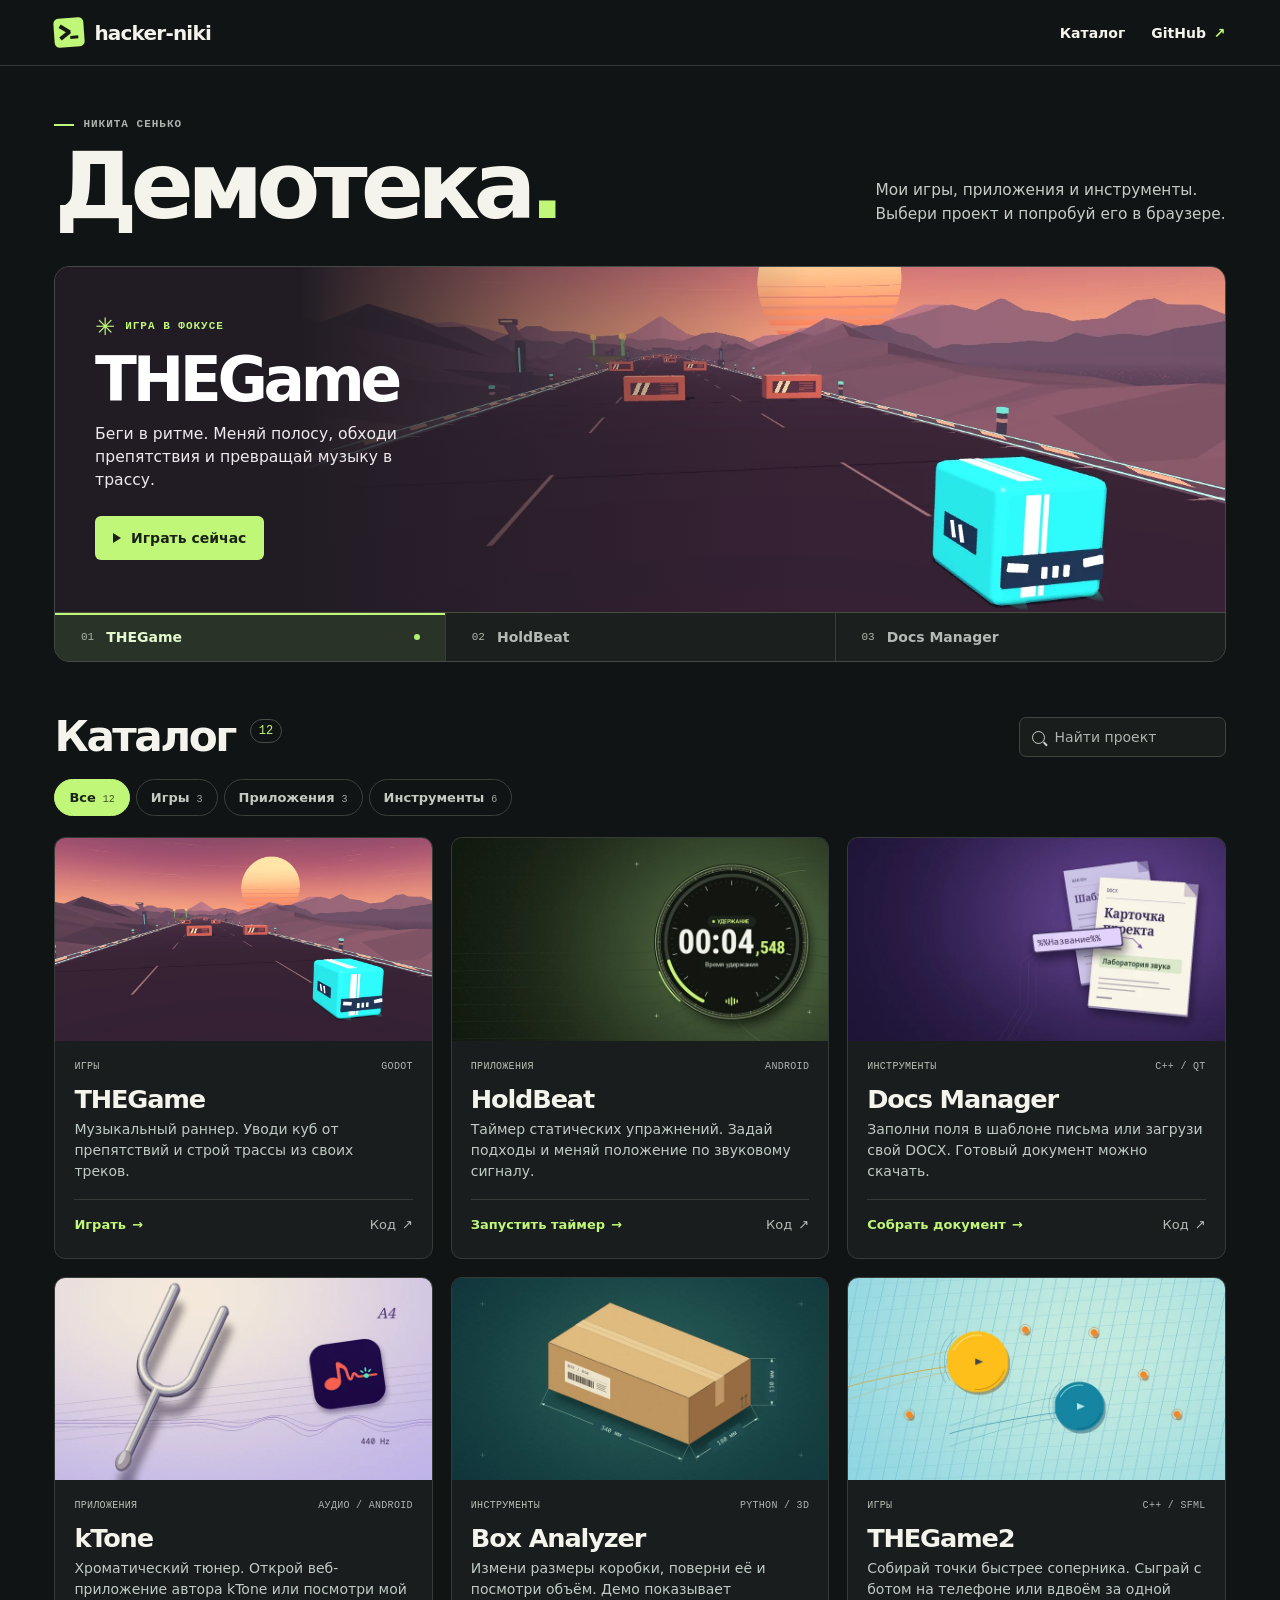
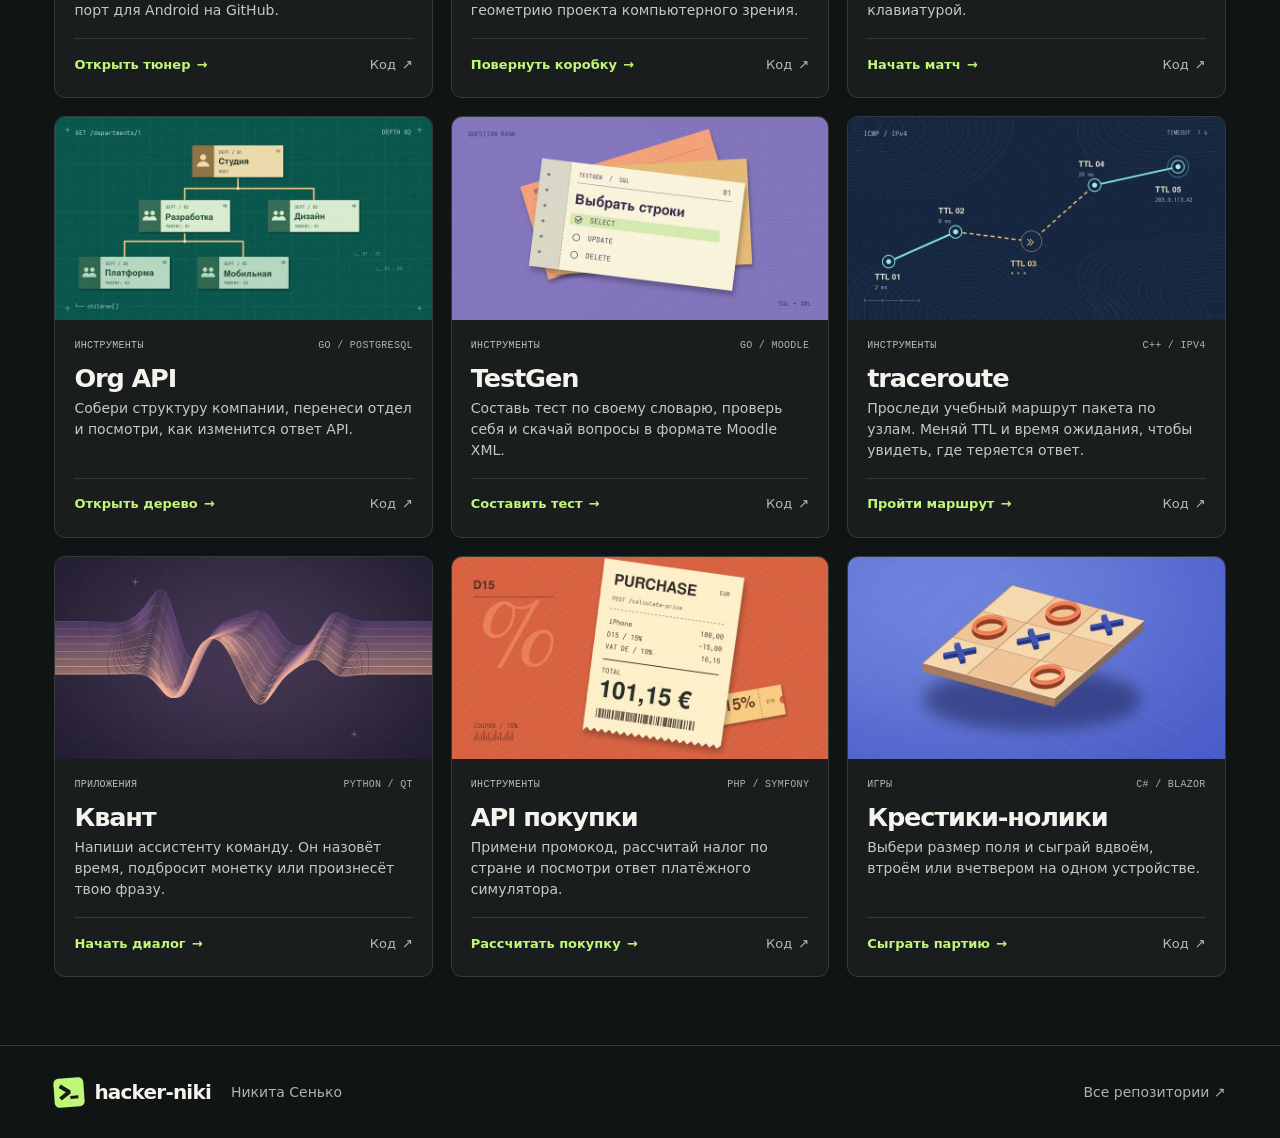
==== demos/index.html @ dce943bd "Publish a mobile-friendly gallery of twelve playable project demos" ====
<!doctype html>
<html lang="ru">
  <head>
    <meta charset="utf-8" />
    <meta name="viewport" content="width=device-width, initial-scale=1" />
    <meta name="theme-color" content="#111414" />
    <meta
      name="description"
      content="Игры, приложения и инструменты Никиты Сенько. 12 проектов с демо, которые можно запустить в браузере."
    />
    <meta property="og:title" content="Демотека · hacker-niki" />
    <meta property="og:description" content="12 игр, приложений и инструментов с демо в браузере." />
    <meta property="og:type" content="website" />
    <meta property="og:image" content="https://hacker-niki.github.io/demos/media/thegame.webp" />
    <link rel="canonical" href="https://hacker-niki.github.io/demos/" />
    <link rel="icon" href="media/icon.png" />
    <title>Демотека · Никита Сенько</title>
    <link rel="stylesheet" href="site.css" />
    <script src="catalog.js" defer></script>
  </head>
  <body id="top">
    <a class="skip" href="#catalog">Перейти к каталогу</a>
    <header class="topbar">
      <div class="container top-inner">
        <a class="brand" href="#top" aria-label="hacker-niki, начало страницы"
          ><span class="brand-mark" aria-hidden="true"><i></i><i></i><i></i></span><span>hacker-niki</span></a
        >
        <nav aria-label="Основная навигация">
          <a href="#catalog">Каталог</a
          ><a class="github" href="https://github.com/hacker-niki"
            >GitHub <span aria-hidden="true">↗</span></a
          >
        </nav>
      </div>
    </header>
    <main class="container">
      <div class="intro">
        <div>
          <p class="overline"><span aria-hidden="true"></span> Никита Сенько</p>
          <h1>Демотека<span>.</span></h1>
        </div>
        <p class="intro-copy">
          Мои игры, приложения и инструменты.<br />
          Выбери проект и попробуй его в браузере.
        </p>
      </div>
      <section class="feature" aria-label="Избранные проекты">
        <div class="feature-stage">
          <article
            id="featured-thegame"
            class="feature-panel feature-thegame"
            aria-labelledby="title-thegame"
          >
            <div class="feature-art"><img src="media/thegame.webp" alt="" fetchpriority="high" /></div>
            <div class="feature-content">
              <p class="feature-kicker"><span aria-hidden="true">✳</span> Игра в фокусе</p>
              <h2 id="title-thegame">THEGame</h2>
              <p class="feature-copy">
                Беги в ритме. Меняй полосу, обходи препятствия и превращай музыку в трассу.
              </p>
              <a class="primary-action" href="https://hacker-niki.github.io/THEGame/play/"
                ><span class="play" aria-hidden="true"></span>Играть сейчас</a
              >
            </div>
          </article>
          <article
            id="featured-holdbeat"
            class="feature-panel feature-holdbeat"
            aria-labelledby="title-holdbeat"
            hidden
          >
            <div class="feature-art"><img src="media/holdbeat.webp" alt="" loading="lazy" /></div>
            <div class="feature-content">
              <p class="feature-kicker"><span aria-hidden="true">✳</span> Приложение в фокусе</p>
              <h2 id="title-holdbeat">HoldBeat</h2>
              <p class="feature-copy">
                Выбери упражнение и запусти подход. Звук подскажет, когда сделать паузу.
              </p>
              <a class="primary-action" href="lab/holdbeat.html"
                ><span class="play" aria-hidden="true"></span>Запустить таймер</a
              >
            </div>
          </article>
          <article
            id="featured-docsmanager"
            class="feature-panel feature-docsmanager"
            aria-labelledby="title-docsmanager"
            hidden
          >
            <div class="feature-art"><img src="media/docsmanager.webp" alt="" loading="lazy" /></div>
            <div class="feature-content">
              <p class="feature-kicker"><span aria-hidden="true">✳</span> Инструмент в фокусе</p>
              <h2 id="title-docsmanager">Docs Manager</h2>
              <p class="feature-copy">
                Преврати один шаблон в готовое письмо. Измени поля и скачай результат в DOCX.
              </p>
              <a class="primary-action" href="lab/docsmanager.html"
                ><span class="play" aria-hidden="true"></span>Собрать документ</a
              >
            </div>
          </article>
        </div>
        <div class="feature-tabs" aria-label="Выбор проекта" role="group" hidden>
          <button type="button" aria-controls="featured-thegame" aria-pressed="true" data-feature="thegame">
            <span class="tab-number">01</span><span>THEGame</span
            ><span class="tab-indicator" aria-hidden="true"></span></button
          ><button
            type="button"
            aria-controls="featured-holdbeat"
            aria-pressed="false"
            data-feature="holdbeat"
          >
            <span class="tab-number">02</span><span>HoldBeat</span
            ><span class="tab-indicator" aria-hidden="true"></span></button
          ><button
            type="button"
            aria-controls="featured-docsmanager"
            aria-pressed="false"
            data-feature="docsmanager"
          >
            <span class="tab-number">03</span><span>Docs Manager</span
            ><span class="tab-indicator" aria-hidden="true"></span>
          </button>
        </div>
      </section>
      <section class="catalog" id="catalog" aria-labelledby="catalog-title">
        <div class="catalog-head">
          <h2 id="catalog-title">Каталог <span>12</span></h2>
          <label class="search" hidden
            ><span class="glass" aria-hidden="true"></span
            ><input
              id="search"
              type="search"
              aria-label="Найти проект"
              placeholder="Найти проект"
              autocomplete="off"
          /></label>
        </div>
        <div class="tools" hidden>
          <div class="filters" role="group" aria-label="Категория проекта">
            <button type="button" data-filter="Все" aria-pressed="true">Все<small>12</small></button
            ><button type="button" data-filter="Игры" aria-pressed="false">Игры<small>3</small></button
            ><button type="button" data-filter="Приложения" aria-pressed="false">
              Приложения<small>3</small></button
            ><button type="button" data-filter="Инструменты" aria-pressed="false">
              Инструменты<small>6</small>
            </button>
          </div>
          <span id="status" role="status" class="sr"></span>
        </div>
        <div class="cards">
          <article class="card" data-category="Игры">
            <a
              href="https://hacker-niki.github.io/THEGame/play/"
              class="card-cover"
              tabindex="-1"
              aria-hidden="true"
              ><img src="media/thegame.webp" alt="" width="800" height="430" loading="lazy" decoding="async"
            /></a>
            <div class="card-body">
              <div class="card-meta"><span>Игры</span><span>Godot</span></div>
              <h3><a href="https://hacker-niki.github.io/THEGame/play/">THEGame</a></h3>
              <p>Музыкальный раннер. Уводи куб от препятствий и строй трассы из своих треков.</p>
              <div class="card-actions">
                <a href="https://hacker-niki.github.io/THEGame/play/" class="launch"
                  >Играть <span aria-hidden="true">→</span></a
                ><a
                  href="https://github.com/hacker-niki/THEGame"
                  class="source"
                  aria-label="Исходники проекта THEGame на GitHub"
                  >Код <span aria-hidden="true">↗</span></a
                >
              </div>
            </div>
          </article>
          <article class="card" data-category="Приложения">
            <a href="lab/holdbeat.html" class="card-cover" tabindex="-1" aria-hidden="true"
              ><img src="media/holdbeat.webp" alt="" width="800" height="430" loading="lazy" decoding="async"
            /></a>
            <div class="card-body">
              <div class="card-meta"><span>Приложения</span><span>Android</span></div>
              <h3><a href="lab/holdbeat.html">HoldBeat</a></h3>
              <p>Таймер статических упражнений. Задай подходы и меняй положение по звуковому сигналу.</p>
              <div class="card-actions">
                <a href="lab/holdbeat.html" class="launch"
                  >Запустить таймер <span aria-hidden="true">→</span></a
                ><a
                  href="https://github.com/hacker-niki/HoldBeat"
                  class="source"
                  aria-label="Исходники проекта HoldBeat на GitHub"
                  >Код <span aria-hidden="true">↗</span></a
                >
              </div>
            </div>
          </article>
          <article class="card" data-category="Инструменты">
            <a href="lab/docsmanager.html" class="card-cover" tabindex="-1" aria-hidden="true"
              ><img
                src="media/docsmanager.webp"
                alt=""
                width="800"
                height="430"
                loading="lazy"
                decoding="async"
            /></a>
            <div class="card-body">
              <div class="card-meta"><span>Инструменты</span><span>C++ / Qt</span></div>
              <h3><a href="lab/docsmanager.html">Docs Manager</a></h3>
              <p>Заполни поля в шаблоне письма или загрузи свой DOCX. Готовый документ можно скачать.</p>
              <div class="card-actions">
                <a href="lab/docsmanager.html" class="launch"
                  >Собрать документ <span aria-hidden="true">→</span></a
                ><a
                  href="https://github.com/hacker-niki/docsManager"
                  class="source"
                  aria-label="Исходники проекта Docs Manager на GitHub"
                  >Код <span aria-hidden="true">↗</span></a
                >
              </div>
            </div>
          </article>
          <article class="card" data-category="Приложения">
            <a href="https://ktone.severnbli.dev/" class="card-cover" tabindex="-1" aria-hidden="true"
              ><img src="media/ktone.webp" alt="" width="800" height="430" loading="lazy" decoding="async"
            /></a>
            <div class="card-body">
              <div class="card-meta"><span>Приложения</span><span>Аудио / Android</span></div>
              <h3><a href="https://ktone.severnbli.dev/">kTone</a></h3>
              <p>
                Хроматический тюнер. Открой веб-приложение автора kTone или посмотри мой порт для Android на
                GitHub.
              </p>
              <div class="card-actions">
                <a href="https://ktone.severnbli.dev/" class="launch"
                  >Открыть тюнер <span aria-hidden="true">→</span></a
                ><a
                  href="https://github.com/hacker-niki/kTone"
                  class="source"
                  aria-label="Исходники проекта kTone на GitHub"
                  >Код <span aria-hidden="true">↗</span></a
                >
              </div>
            </div>
          </article>
          <article class="card" data-category="Инструменты">
            <a href="lab/box-analyze.html" class="card-cover" tabindex="-1" aria-hidden="true"
              ><img src="media/box.webp" alt="" width="800" height="430" loading="lazy" decoding="async"
            /></a>
            <div class="card-body">
              <div class="card-meta"><span>Инструменты</span><span>Python / 3D</span></div>
              <h3><a href="lab/box-analyze.html">Box Analyzer</a></h3>
              <p>
                Измени размеры коробки, поверни её и посмотри объём. Демо показывает геометрию проекта
                компьютерного зрения.
              </p>
              <div class="card-actions">
                <a href="lab/box-analyze.html" class="launch"
                  >Повернуть коробку <span aria-hidden="true">→</span></a
                ><a
                  href="https://github.com/hacker-niki/box-analize"
                  class="source"
                  aria-label="Исходники проекта Box Analyzer на GitHub"
                  >Код <span aria-hidden="true">↗</span></a
                >
              </div>
            </div>
          </article>
          <article class="card" data-category="Игры">
            <a href="lab/dot-race.html" class="card-cover" tabindex="-1" aria-hidden="true"
              ><img src="media/dot-race.webp" alt="" width="800" height="430" loading="lazy" decoding="async"
            /></a>
            <div class="card-body">
              <div class="card-meta"><span>Игры</span><span>C++ / SFML</span></div>
              <h3><a href="lab/dot-race.html">THEGame2</a></h3>
              <p>
                Собирай точки быстрее соперника. Сыграй с ботом на телефоне или вдвоём за одной клавиатурой.
              </p>
              <div class="card-actions">
                <a href="lab/dot-race.html" class="launch">Начать матч <span aria-hidden="true">→</span></a
                ><a
                  href="https://github.com/hacker-niki/THEGame2"
                  class="source"
                  aria-label="Исходники проекта THEGame2 на GitHub"
                  >Код <span aria-hidden="true">↗</span></a
                >
              </div>
            </div>
          </article>
          <article class="card" data-category="Инструменты">
            <a href="lab/org.html" class="card-cover" tabindex="-1" aria-hidden="true"
              ><img src="media/org.webp" alt="" width="800" height="430" loading="lazy" decoding="async"
            /></a>
            <div class="card-body">
              <div class="card-meta"><span>Инструменты</span><span>Go / PostgreSQL</span></div>
              <h3><a href="lab/org.html">Org API</a></h3>
              <p>Собери структуру компании, перенеси отдел и посмотри, как изменится ответ API.</p>
              <div class="card-actions">
                <a href="lab/org.html" class="launch">Открыть дерево <span aria-hidden="true">→</span></a
                ><a
                  href="https://github.com/hacker-niki/go-test"
                  class="source"
                  aria-label="Исходники проекта Org API на GitHub"
                  >Код <span aria-hidden="true">↗</span></a
                >
              </div>
            </div>
          </article>
          <article class="card" data-category="Инструменты">
            <a href="lab/testgen.html" class="card-cover" tabindex="-1" aria-hidden="true"
              ><img src="media/testgen.webp" alt="" width="800" height="430" loading="lazy" decoding="async"
            /></a>
            <div class="card-body">
              <div class="card-meta"><span>Инструменты</span><span>Go / Moodle</span></div>
              <h3><a href="lab/testgen.html">TestGen</a></h3>
              <p>Составь тест по своему словарю, проверь себя и скачай вопросы в формате Moodle XML.</p>
              <div class="card-actions">
                <a href="lab/testgen.html" class="launch">Составить тест <span aria-hidden="true">→</span></a
                ><a
                  href="https://github.com/hacker-niki/testgen"
                  class="source"
                  aria-label="Исходники проекта TestGen на GitHub"
                  >Код <span aria-hidden="true">↗</span></a
                >
              </div>
            </div>
          </article>
          <article class="card" data-category="Инструменты">
            <a href="lab/trace.html" class="card-cover" tabindex="-1" aria-hidden="true"
              ><img src="media/trace.webp" alt="" width="800" height="430" loading="lazy" decoding="async"
            /></a>
            <div class="card-body">
              <div class="card-meta"><span>Инструменты</span><span>C++ / IPv4</span></div>
              <h3><a href="lab/trace.html">traceroute</a></h3>
              <p>
                Проследи учебный маршрут пакета по узлам. Меняй TTL и время ожидания, чтобы увидеть, где
                теряется ответ.
              </p>
              <div class="card-actions">
                <a href="lab/trace.html" class="launch">Пройти маршрут <span aria-hidden="true">→</span></a
                ><a
                  href="https://github.com/hacker-niki/traceroute"
                  class="source"
                  aria-label="Исходники проекта traceroute на GitHub"
                  >Код <span aria-hidden="true">↗</span></a
                >
              </div>
            </div>
          </article>
          <article class="card" data-category="Приложения">
            <a href="lab/quant.html" class="card-cover" tabindex="-1" aria-hidden="true"
              ><img src="media/quant.webp" alt="" width="800" height="430" loading="lazy" decoding="async"
            /></a>
            <div class="card-body">
              <div class="card-meta"><span>Приложения</span><span>Python / Qt</span></div>
              <h3><a href="lab/quant.html">Квант</a></h3>
              <p>Напиши ассистенту команду. Он назовёт время, подбросит монетку или произнесёт твою фразу.</p>
              <div class="card-actions">
                <a href="lab/quant.html" class="launch">Начать диалог <span aria-hidden="true">→</span></a
                ><a
                  href="https://github.com/hacker-niki/assistant"
                  class="source"
                  aria-label="Исходники проекта Квант на GitHub"
                  >Код <span aria-hidden="true">↗</span></a
                >
              </div>
            </div>
          </article>
          <article class="card" data-category="Инструменты">
            <a href="lab/purchase.html" class="card-cover" tabindex="-1" aria-hidden="true"
              ><img src="media/purchase.webp" alt="" width="800" height="430" loading="lazy" decoding="async"
            /></a>
            <div class="card-body">
              <div class="card-meta"><span>Инструменты</span><span>PHP / Symfony</span></div>
              <h3><a href="lab/purchase.html">API покупки</a></h3>
              <p>Примени промокод, рассчитай налог по стране и посмотри ответ платёжного симулятора.</p>
              <div class="card-actions">
                <a href="lab/purchase.html" class="launch"
                  >Рассчитать покупку <span aria-hidden="true">→</span></a
                ><a
                  href="https://github.com/hacker-niki/Symfony-backend-test"
                  class="source"
                  aria-label="Исходники проекта API покупки на GitHub"
                  >Код <span aria-hidden="true">↗</span></a
                >
              </div>
            </div>
          </article>
          <article class="card" data-category="Игры">
            <a href="lab/grid.html" class="card-cover" tabindex="-1" aria-hidden="true"
              ><img src="media/grid.webp" alt="" width="800" height="430" loading="lazy" decoding="async"
            /></a>
            <div class="card-body">
              <div class="card-meta"><span>Игры</span><span>C# / Blazor</span></div>
              <h3><a href="lab/grid.html">Крестики-нолики</a></h3>
              <p>Выбери размер поля и сыграй вдвоём, втроём или вчетвером на одном устройстве.</p>
              <div class="card-actions">
                <a href="lab/grid.html" class="launch">Сыграть партию <span aria-hidden="true">→</span></a
                ><a
                  href="https://github.com/hacker-niki/game"
                  class="source"
                  aria-label="Исходники проекта Крестики-нолики на GitHub"
                  >Код <span aria-hidden="true">↗</span></a
                >
              </div>
            </div>
          </article>
        </div>
        <div id="empty" class="empty" hidden>
          <h3>Ничего не нашлось</h3>
          <p>Попробуй другое название или категорию.</p>
          <button type="button" id="clear">Сбросить фильтры</button>
        </div>
      </section>
    </main>
    <footer>
      <div class="container foot">
        <a class="brand" href="#top"
          ><span class="brand-mark" aria-hidden="true"><i></i><i></i><i></i></span><span>hacker-niki</span></a
        ><span>Никита Сенько</span
        ><a href="https://github.com/hacker-niki?tab=repositories">Все репозитории ↗</a>
      </div>
    </footer>
  </body>
</html>
---- demos/site.css ----
:root {
  color-scheme: dark;
  --bg: #111414;
  --panel: #191d1d;
  --text: #f4f4ed;
  --muted: #acb4ae;
  --line: #343936;
  --lime: #c0f778;
  --mono: ui-monospace, 'SFMono-Regular', Consolas, 'Liberation Mono', monospace;
  font-family:
    Inter,
    system-ui,
    -apple-system,
    'Segoe UI',
    sans-serif;
  color: var(--text);
  background: var(--bg);
}
* {
  box-sizing: border-box;
}
body {
  margin: 0;
}
button,
input {
  font: inherit;
}
button,
a {
  touch-action: manipulation;
}
button {
  cursor: pointer;
}
a {
  color: inherit;
  text-decoration: none;
}
:focus-visible {
  outline: 3px solid #ffe089;
  outline-offset: 4px;
}
[hidden] {
  display: none !important;
}
.container {
  width: min(1240px, calc(100% - clamp(36px, 8.5vw, 144px)));
  margin-inline: auto;
}
.sr,
.skip:not(:focus) {
  position: absolute;
  width: 1px;
  height: 1px;
  padding: 0;
  margin: -1px;
  overflow: hidden;
  clip-path: inset(50%);
  white-space: nowrap;
  border: 0;
}
.skip:focus {
  position: fixed;
  inset: 10px auto auto 10px;
  background: var(--lime);
  padding: 12px;
  color: #111;
  z-index: 5;
}
.topbar {
  border-bottom: 1px solid var(--line);
}
.top-inner,
.top-inner nav,
.brand,
.foot,
.card-meta,
.catalog-head,
.tools,
.card-actions,
.primary-action,
.overline,
.feature-kicker,
.search {
  display: flex;
  align-items: center;
}
.top-inner {
  height: 65px;
  justify-content: space-between;
}
.brand {
  gap: 10px;
  font-weight: 780;
  letter-spacing: -0.04em;
  font-size: 20px;
}
.brand-mark {
  background: var(--lime);
  display: inline-block;
  height: 29px;
  width: 30px;
  position: relative;
  border-radius: 5px;
  transform: rotate(-4deg);
}
.brand-mark i {
  height: 4px;
  width: 12px;
  background: #141a14;
  position: absolute;
  left: 5px;
  top: 9px;
  transform: rotate(35deg);
}
.brand-mark i:nth-child(2) {
  top: 15px;
  transform: rotate(-35deg);
}
.brand-mark i:nth-child(3) {
  width: 8px;
  left: 16px;
  top: 18px;
  height: 3px;
  transform: none;
}
.top-inner nav {
  gap: 26px;
  font-size: 14px;
  font-weight: 620;
}
.top-inner nav a,
.foot > a:last-child {
  padding-block: 10px;
}
.top-inner a:hover,
.foot > a:last-child:hover {
  color: var(--lime);
}
.github span {
  color: var(--lime);
  margin-left: 3px;
}
.intro {
  display: flex;
  align-items: flex-end;
  justify-content: space-between;
  gap: 20px;
  margin: clamp(29px, 4vw, 58px) 0 clamp(25px, 2.5vw, 38px);
}
.overline,
.feature-kicker {
  gap: 9px;
  margin: 0;
  font: 650 11px/1.4 var(--mono);
  letter-spacing: 0.09em;
  text-transform: uppercase;
}
.overline {
  color: var(--muted);
}
.overline > span {
  display: block;
  width: 20px;
  height: 2px;
  background: var(--lime);
}
h1 {
  font-weight: 750;
  font-size: clamp(58px, 7.3vw, 104px);
  line-height: 1.03;
  margin: 5px 0 0;
  letter-spacing: -0.075em;
}
h1 > span {
  color: var(--lime);
}
.intro-copy {
  font-size: clamp(14px, 1.2vw, 17px);
  line-height: 1.55;
  color: #c5ccc6;
  margin: 0 0 7px;
}
.feature {
  border-radius: 15px;
  overflow: hidden;
  background: #222827;
  border: 1px solid #454945;
}
.feature-panel {
  position: relative;
  isolation: isolate;
  display: flex;
  align-items: center;
  min-height: clamp(300px, 27vw, 374px);
  overflow: hidden;
  background: #211c24;
}
.feature-art {
  position: absolute;
  inset: 0;
  margin-left: 21%;
  z-index: -1;
}
.feature-art img {
  width: 100%;
  height: 100%;
  object-fit: cover;
  object-position: 50% 67%;
  display: block;
}
.feature-art::after {
  content: '';
  position: absolute;
  inset: 0;
  background: linear-gradient(
    90deg,
    #211c24 0%,
    rgba(33, 28, 36, 0.91) 4%,
    rgba(33, 28, 36, 0.48) 25%,
    transparent 55%
  );
}
.feature-holdbeat {
  background: #121b18;
}
.feature-holdbeat .feature-art::after {
  background: linear-gradient(90deg, #121b18 0%, #121b18ac 20%, transparent 55%);
}
.feature-docsmanager {
  background: #282044;
}
.feature-docsmanager .feature-art::after {
  background: linear-gradient(90deg, #282044 0%, #282044ba 20%, transparent 55%);
}
.feature-content {
  max-width: 49%;
  padding: clamp(27px, 3.1vw, 49px);
  color: white;
}
.feature-kicker {
  color: var(--lime);
  font-size: 11px;
}
.feature-kicker span {
  font: 24px/12px system-ui;
}
.feature-content h2 {
  font-size: clamp(40px, 4.8vw, 74px);
  line-height: 1.04;
  font-weight: 760;
  letter-spacing: -0.07em;
  margin: 13px 0 11px;
}
.feature-copy {
  max-width: 35ch;
  font-size: clamp(15px, 1.22vw, 18px);
  line-height: 1.48;
  margin: 0 0 24px;
  color: #eee9eb;
}
.primary-action {
  display: inline-flex;
  gap: 10px;
  background: var(--lime);
  color: #1a2117;
  border-radius: 6px;
  font-size: 14px;
  font-weight: 750;
  min-height: 44px;
  padding: 0 18px;
}
.primary-action:hover {
  background: #d2ff9b;
}
.play {
  width: 0;
  height: 0;
  border-style: solid;
  border-width: 5px 0 5px 8px;
  border-color: transparent transparent transparent currentColor;
}
.feature-tabs {
  display: grid;
  grid-template-columns: repeat(3, 1fr);
  border-top: 1px solid #4a4c44;
}
.feature-tabs button {
  display: flex;
  align-items: center;
  gap: 12px;
  background: #1b201e;
  color: #b3b9b4;
  border: 0;
  text-align: left;
  min-height: 48px;
  padding: 0 clamp(12px, 2vw, 29px);
  font-size: 14px;
  font-weight: 650;
  position: relative;
}
.feature-tabs button + button {
  border-left: 1px solid #383f38;
}
.feature-tabs button[aria-pressed='true'] {
  color: #e2facd;
  background: #2a3328;
}
.feature-tabs button[aria-pressed='true']::before {
  position: absolute;
  content: '';
  width: 100%;
  height: 2px;
  top: 0;
  left: 0;
  background: var(--lime);
}
.tab-number {
  font: 11px var(--mono);
  color: #adb6a9;
}
.tab-indicator {
  margin-left: auto;
  width: 6px;
  height: 6px;
  background: #b4ef73;
  border-radius: 100%;
  visibility: hidden;
}
[aria-pressed='true'] > .tab-indicator {
  visibility: visible;
}
.feature-tabs button:focus-visible {
  outline-offset: -4px;
}
.catalog {
  padding: clamp(38px, 4.2vw, 66px) 0 68px;
  scroll-margin-top: 10px;
}
.catalog-head {
  justify-content: space-between;
  gap: 15px;
}
.catalog-head h2 {
  font-size: clamp(33px, 3.3vw, 51px);
  line-height: 1;
  letter-spacing: -0.06em;
  margin: 0;
}
.catalog-head h2 span {
  font: 12px var(--mono);
  vertical-align: top;
  letter-spacing: 0;
  display: inline-block;
  border: 1px solid #464f45;
  color: var(--lime);
  border-radius: 20px;
  padding: 4px 8px;
  margin: 3px 0 0 3px;
}
.search {
  gap: 10px;
  border: 1px solid #3e4640;
  background: #191d1b;
  border-radius: 7px;
  padding: 0 12px;
  min-height: 40px;
}
.search input {
  border: 0;
  background: transparent;
  outline: 0;
  color: var(--text);
  font-size: 14px;
  width: 158px;
  padding: 9px 0;
}
.search:focus-within {
  outline: 2px solid var(--lime);
}
.search input::placeholder {
  color: #adb4ad;
}
.glass {
  width: 13px;
  height: 13px;
  border: 1.5px solid #c8d1c6;
  border-radius: 100%;
  position: relative;
  display: inline-block;
}
.glass::after {
  content: '';
  position: absolute;
  right: -4px;
  bottom: -2px;
  width: 5px;
  height: 1.5px;
  background: #c8d1c6;
  transform: rotate(48deg);
}
.tools {
  margin: 21px 0;
}
.filters {
  display: flex;
  flex-wrap: wrap;
  gap: 6px;
}
.filters button,
.empty button {
  min-height: 37px;
  padding: 7px 14px;
  border-radius: 20px;
  border: 1px solid #39413b;
  background: transparent;
  color: #c2cbc2;
  font-size: 13px;
  font-weight: 600;
}
.filters button small {
  margin-left: 7px;
  font: 10px var(--mono);
  opacity: 0.8;
}
.filters button[aria-pressed='true'],
.empty button {
  background: var(--lime);
  border-color: var(--lime);
  color: #1a2516;
}
.filters button:hover:not([aria-pressed='true']) {
  border-color: #a8b29f;
}
.cards {
  display: grid;
  grid-template-columns: repeat(3, minmax(0, 1fr));
  gap: 18px;
}
.card {
  display: flex;
  flex-direction: column;
  overflow: hidden;
  background: var(--panel);
  border: 1px solid #353c37;
  border-radius: 11px;
}
.card:focus-within,
.card:hover {
  border-color: #67745e;
}
.card-cover {
  display: block;
  background: #2f3935;
  aspect-ratio: 800 / 430;
  overflow: hidden;
}
.card-cover img {
  width: 100%;
  height: 100%;
  display: block;
  object-fit: cover;
}
.card-body {
  padding: 18px 19px 14px;
  display: flex;
  flex: 1;
  flex-direction: column;
}
.card-meta {
  justify-content: space-between;
  gap: 6px;
  color: #b8c3b7;
  font: 10px/1.5 var(--mono);
  letter-spacing: 0.03em;
  text-transform: uppercase;
}
.card-meta span:last-child {
  color: #aab4b0;
}
.card h3 {
  margin: 11px 0 6px;
  font-size: clamp(23px, 2vw, 32px);
  line-height: 1.1;
  letter-spacing: -0.045em;
}
.card p {
  margin: 0 0 17px;
  font-size: 14px;
  line-height: 1.5;
  color: #bfcbc4;
}
.card-actions {
  margin-top: auto;
  justify-content: space-between;
  gap: 5px;
  border-top: 1px solid #353c37;
  padding-top: 6px;
}
.card-actions a {
  display: inline-flex;
  align-items: center;
  gap: 6px;
  min-height: 38px;
  font-size: 13px;
  font-weight: 630;
}
.card-actions .launch {
  color: var(--lime);
}
.card h3 a:hover,
.card-actions a:hover {
  text-decoration: underline;
  text-underline-offset: 4px;
}
.card-actions .source {
  color: #b2bcb4;
  font-weight: 500;
}
.empty {
  border: 1px dashed var(--line);
  padding: 30px;
  border-radius: 10px;
}
.empty p {
  color: var(--muted);
}
footer {
  border-top: 1px solid var(--line);
}
.foot {
  gap: 20px;
  min-height: 92px;
  font-size: 14px;
  color: var(--muted);
}
.foot .brand {
  color: var(--text);
}
.foot > a:last-child {
  margin-left: auto;
}
@media (max-width: 900px) {
  .cards {
    grid-template-columns: repeat(2, minmax(0, 1fr));
  }
  .feature-content {
    max-width: 56%;
  }
}
@media (max-width: 640px) {
  .container {
    width: calc(100% - 32px);
  }
  .top-inner {
    height: 55px;
  }
  .top-inner nav {
    gap: 17px;
    font-size: 13px;
  }
  .intro {
    display: block;
    margin: 29px 0 20px;
  }
  .intro h1 {
    font-size: clamp(53px, 12.2vw, 75px);
  }
  .intro-copy {
    margin: 8px 0 0;
    font-size: 14px;
    line-height: 1.5;
  }
  .intro-copy br {
    display: none;
  }
  .intro-copy br::after {
    content: ' ';
  }
  .feature-panel {
    align-items: flex-end;
    min-height: 350px;
  }
  .feature-art {
    inset: 0 0 28%;
    margin: 0;
  }
  .feature-art img {
    object-position: 50% 52%;
  }
  .feature-art::after {
    background: linear-gradient(0deg, #211c24 0%, rgba(33, 28, 36, 0.12) 57%, transparent);
  }
  .feature-holdbeat .feature-art::after {
    background: linear-gradient(0deg, #121b18 0%, transparent 65%);
  }
  .feature-docsmanager .feature-art::after {
    background: linear-gradient(0deg, #282044 0%, transparent 65%);
  }
  .feature-content {
    max-width: 100%;
    padding: 19px 20px 21px;
    text-shadow: 0 1px 5px #0005;
  }
  .feature-content h2 {
    margin: 8px 0 5px;
    font-size: 39px;
  }
  .feature-copy {
    font-size: 14px;
    max-width: 32ch;
    margin: 0 0 12px;
  }
  .primary-action {
    min-height: 42px;
    text-shadow: none;
  }
  .feature-tabs button {
    justify-content: center;
    gap: 4px;
    padding: 7px 2px;
    font-size: 11px;
    min-height: 44px;
  }
  .tab-number {
    font-size: 9px;
  }
  .tab-indicator {
    display: none;
  }
  .catalog {
    padding-top: 36px;
  }
  .catalog-head h2 {
    font-size: 35px;
  }
  .catalog-head h2 span {
    font-size: 10px;
    padding: 3px 6px;
    margin-left: 0;
  }
  .search {
    padding: 0 9px;
    gap: 7px;
    min-height: 36px;
  }
  .search input {
    width: 100px;
    font-size: 13px;
  }
  .tools {
    margin: 15px 0;
  }
  .filters {
    gap: 5px;
  }
  .filters button {
    padding: 7px 10px;
    min-height: 34px;
    font-size: 12px;
  }
  .filters button small {
    margin-left: 4px;
  }
  .foot {
    flex-wrap: wrap;
    padding-block: 18px;
    gap: 10px 16px;
  }
  .foot > span {
    display: none;
  }
}
@media (max-width: 540px) {
  .cards {
    grid-template-columns: 1fr;
    gap: 16px;
  }
  .card-body {
    padding: 17px 18px 12px;
  }
}
@media (prefers-reduced-motion: no-preference) {
  html {
    scroll-behavior: smooth;
  }
  .card-cover img {
    transition: transform 220ms ease-out;
  }
  .card:hover .card-cover img {
    transform: scale(1.025);
  }
}
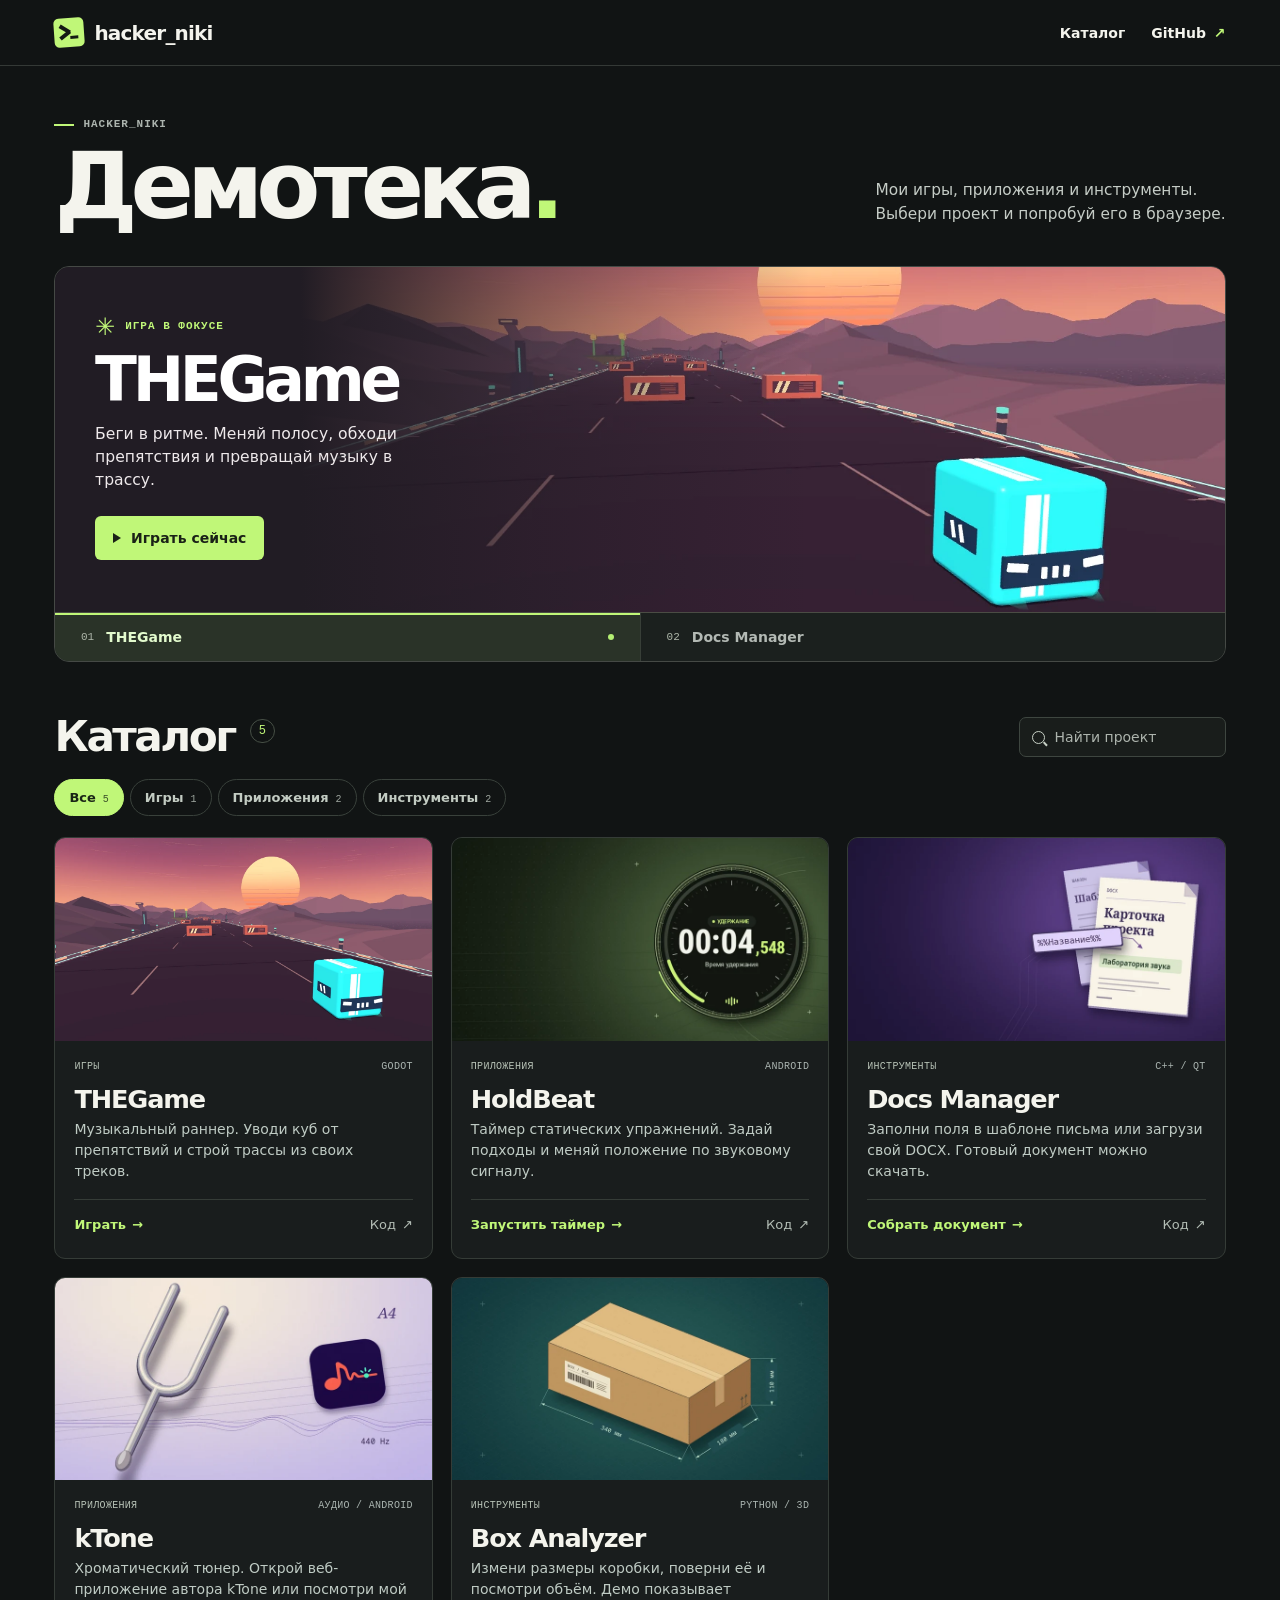
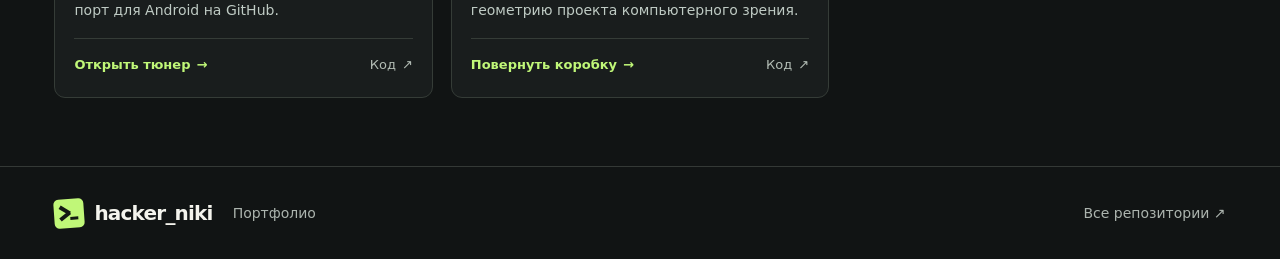
==== commit ea019699: "Оформить портфолио hacker_niki и оставить пять публичных проектов" ====
--- a/demos/index.html
+++ b/demos/index.html
@@ -6,15 +6,15 @@
     <meta name="theme-color" content="#111414" />
     <meta
       name="description"
-      content="Игры, приложения и инструменты Никиты Сенько. 12 проектов с демо, которые можно запустить в браузере."
+      content="Пять проектов hacker_niki, которые можно попробовать в браузере. Игры, приложения и инструменты с открытым кодом."
     />
-    <meta property="og:title" content="Демотека · hacker-niki" />
-    <meta property="og:description" content="12 игр, приложений и инструментов с демо в браузере." />
+    <meta property="og:title" content="Демотека · hacker_niki" />
+    <meta property="og:description" content="Пять игр, приложений и инструментов с демо в браузере." />
     <meta property="og:type" content="website" />
     <meta property="og:image" content="https://hacker-niki.github.io/demos/media/thegame.webp" />
     <link rel="canonical" href="https://hacker-niki.github.io/demos/" />
     <link rel="icon" href="media/icon.png" />
-    <title>Демотека · Никита Сенько</title>
+    <title>Демотека · hacker_niki</title>
     <link rel="stylesheet" href="site.css" />
     <script src="catalog.js" defer></script>
   </head>
@@ -22,8 +22,8 @@
     <a class="skip" href="#catalog">Перейти к каталогу</a>
     <header class="topbar">
       <div class="container top-inner">
-        <a class="brand" href="#top" aria-label="hacker-niki, начало страницы"
-          ><span class="brand-mark" aria-hidden="true"><i></i><i></i><i></i></span><span>hacker-niki</span></a
+        <a class="brand" href="/#about" aria-label="hacker_niki, главная страница"
+          ><span class="brand-mark" aria-hidden="true"><i></i><i></i><i></i></span><span>hacker_niki</span></a
         >
         <nav aria-label="Основная навигация">
           <a href="#catalog">Каталог</a
@@ -36,7 +36,7 @@
     <main class="container">
       <div class="intro">
         <div>
-          <p class="overline"><span aria-hidden="true"></span> Никита Сенько</p>
+          <p class="overline"><span aria-hidden="true"></span> hacker_niki</p>
           <h1>Демотека<span>.</span></h1>
         </div>
         <p class="intro-copy">
@@ -64,24 +64,6 @@
             </div>
           </article>
           <article
-            id="featured-holdbeat"
-            class="feature-panel feature-holdbeat"
-            aria-labelledby="title-holdbeat"
-            hidden
-          >
-            <div class="feature-art"><img src="media/holdbeat.webp" alt="" loading="lazy" /></div>
-            <div class="feature-content">
-              <p class="feature-kicker"><span aria-hidden="true">✳</span> Приложение в фокусе</p>
-              <h2 id="title-holdbeat">HoldBeat</h2>
-              <p class="feature-copy">
-                Выбери упражнение и запусти подход. Звук подскажет, когда сделать паузу.
-              </p>
-              <a class="primary-action" href="lab/holdbeat.html"
-                ><span class="play" aria-hidden="true"></span>Запустить таймер</a
-              >
-            </div>
-          </article>
-          <article
             id="featured-docsmanager"
             class="feature-panel feature-docsmanager"
             aria-labelledby="title-docsmanager"
@@ -106,26 +88,18 @@
             ><span class="tab-indicator" aria-hidden="true"></span></button
           ><button
             type="button"
-            aria-controls="featured-holdbeat"
-            aria-pressed="false"
-            data-feature="holdbeat"
-          >
-            <span class="tab-number">02</span><span>HoldBeat</span
-            ><span class="tab-indicator" aria-hidden="true"></span></button
-          ><button
-            type="button"
             aria-controls="featured-docsmanager"
             aria-pressed="false"
             data-feature="docsmanager"
           >
-            <span class="tab-number">03</span><span>Docs Manager</span
+            <span class="tab-number">02</span><span>Docs Manager</span
             ><span class="tab-indicator" aria-hidden="true"></span>
           </button>
         </div>
       </section>
       <section class="catalog" id="catalog" aria-labelledby="catalog-title">
         <div class="catalog-head">
-          <h2 id="catalog-title">Каталог <span>12</span></h2>
+          <h2 id="catalog-title">Каталог <span>5</span></h2>
           <label class="search" hidden
             ><span class="glass" aria-hidden="true"></span
             ><input
@@ -138,12 +112,12 @@
         </div>
         <div class="tools" hidden>
           <div class="filters" role="group" aria-label="Категория проекта">
-            <button type="button" data-filter="Все" aria-pressed="true">Все<small>12</small></button
-            ><button type="button" data-filter="Игры" aria-pressed="false">Игры<small>3</small></button
+            <button type="button" data-filter="Все" aria-pressed="true">Все<small>5</small></button
+            ><button type="button" data-filter="Игры" aria-pressed="false">Игры<small>1</small></button
             ><button type="button" data-filter="Приложения" aria-pressed="false">
-              Приложения<small>3</small></button
+              Приложения<small>2</small></button
             ><button type="button" data-filter="Инструменты" aria-pressed="false">
-              Инструменты<small>6</small>
+              Инструменты<small>2</small>
             </button>
           </div>
           <span id="status" role="status" class="sr"></span>
@@ -265,145 +239,6 @@
               </div>
             </div>
           </article>
-          <article class="card" data-category="Игры">
-            <a href="lab/dot-race.html" class="card-cover" tabindex="-1" aria-hidden="true"
-              ><img src="media/dot-race.webp" alt="" width="800" height="430" loading="lazy" decoding="async"
-            /></a>
-            <div class="card-body">
-              <div class="card-meta"><span>Игры</span><span>C++ / SFML</span></div>
-              <h3><a href="lab/dot-race.html">THEGame2</a></h3>
-              <p>
-                Собирай точки быстрее соперника. Сыграй с ботом на телефоне или вдвоём за одной клавиатурой.
-              </p>
-              <div class="card-actions">
-                <a href="lab/dot-race.html" class="launch">Начать матч <span aria-hidden="true">→</span></a
-                ><a
-                  href="https://github.com/hacker-niki/THEGame2"
-                  class="source"
-                  aria-label="Исходники проекта THEGame2 на GitHub"
-                  >Код <span aria-hidden="true">↗</span></a
-                >
-              </div>
-            </div>
-          </article>
-          <article class="card" data-category="Инструменты">
-            <a href="lab/org.html" class="card-cover" tabindex="-1" aria-hidden="true"
-              ><img src="media/org.webp" alt="" width="800" height="430" loading="lazy" decoding="async"
-            /></a>
-            <div class="card-body">
-              <div class="card-meta"><span>Инструменты</span><span>Go / PostgreSQL</span></div>
-              <h3><a href="lab/org.html">Org API</a></h3>
-              <p>Собери структуру компании, перенеси отдел и посмотри, как изменится ответ API.</p>
-              <div class="card-actions">
-                <a href="lab/org.html" class="launch">Открыть дерево <span aria-hidden="true">→</span></a
-                ><a
-                  href="https://github.com/hacker-niki/go-test"
-                  class="source"
-                  aria-label="Исходники проекта Org API на GitHub"
-                  >Код <span aria-hidden="true">↗</span></a
-                >
-              </div>
-            </div>
-          </article>
-          <article class="card" data-category="Инструменты">
-            <a href="lab/testgen.html" class="card-cover" tabindex="-1" aria-hidden="true"
-              ><img src="media/testgen.webp" alt="" width="800" height="430" loading="lazy" decoding="async"
-            /></a>
-            <div class="card-body">
-              <div class="card-meta"><span>Инструменты</span><span>Go / Moodle</span></div>
-              <h3><a href="lab/testgen.html">TestGen</a></h3>
-              <p>Составь тест по своему словарю, проверь себя и скачай вопросы в формате Moodle XML.</p>
-              <div class="card-actions">
-                <a href="lab/testgen.html" class="launch">Составить тест <span aria-hidden="true">→</span></a
-                ><a
-                  href="https://github.com/hacker-niki/testgen"
-                  class="source"
-                  aria-label="Исходники проекта TestGen на GitHub"
-                  >Код <span aria-hidden="true">↗</span></a
-                >
-              </div>
-            </div>
-          </article>
-          <article class="card" data-category="Инструменты">
-            <a href="lab/trace.html" class="card-cover" tabindex="-1" aria-hidden="true"
-              ><img src="media/trace.webp" alt="" width="800" height="430" loading="lazy" decoding="async"
-            /></a>
-            <div class="card-body">
-              <div class="card-meta"><span>Инструменты</span><span>C++ / IPv4</span></div>
-              <h3><a href="lab/trace.html">traceroute</a></h3>
-              <p>
-                Проследи учебный маршрут пакета по узлам. Меняй TTL и время ожидания, чтобы увидеть, где
-                теряется ответ.
-              </p>
-              <div class="card-actions">
-                <a href="lab/trace.html" class="launch">Пройти маршрут <span aria-hidden="true">→</span></a
-                ><a
-                  href="https://github.com/hacker-niki/traceroute"
-                  class="source"
-                  aria-label="Исходники проекта traceroute на GitHub"
-                  >Код <span aria-hidden="true">↗</span></a
-                >
-              </div>
-            </div>
-          </article>
-          <article class="card" data-category="Приложения">
-            <a href="lab/quant.html" class="card-cover" tabindex="-1" aria-hidden="true"
-              ><img src="media/quant.webp" alt="" width="800" height="430" loading="lazy" decoding="async"
-            /></a>
-            <div class="card-body">
-              <div class="card-meta"><span>Приложения</span><span>Python / Qt</span></div>
-              <h3><a href="lab/quant.html">Квант</a></h3>
-              <p>Напиши ассистенту команду. Он назовёт время, подбросит монетку или произнесёт твою фразу.</p>
-              <div class="card-actions">
-                <a href="lab/quant.html" class="launch">Начать диалог <span aria-hidden="true">→</span></a
-                ><a
-                  href="https://github.com/hacker-niki/assistant"
-                  class="source"
-                  aria-label="Исходники проекта Квант на GitHub"
-                  >Код <span aria-hidden="true">↗</span></a
-                >
-              </div>
-            </div>
-          </article>
-          <article class="card" data-category="Инструменты">
-            <a href="lab/purchase.html" class="card-cover" tabindex="-1" aria-hidden="true"
-              ><img src="media/purchase.webp" alt="" width="800" height="430" loading="lazy" decoding="async"
-            /></a>
-            <div class="card-body">
-              <div class="card-meta"><span>Инструменты</span><span>PHP / Symfony</span></div>
-              <h3><a href="lab/purchase.html">API покупки</a></h3>
-              <p>Примени промокод, рассчитай налог по стране и посмотри ответ платёжного симулятора.</p>
-              <div class="card-actions">
-                <a href="lab/purchase.html" class="launch"
-                  >Рассчитать покупку <span aria-hidden="true">→</span></a
-                ><a
-                  href="https://github.com/hacker-niki/Symfony-backend-test"
-                  class="source"
-                  aria-label="Исходники проекта API покупки на GitHub"
-                  >Код <span aria-hidden="true">↗</span></a
-                >
-              </div>
-            </div>
-          </article>
-          <article class="card" data-category="Игры">
-            <a href="lab/grid.html" class="card-cover" tabindex="-1" aria-hidden="true"
-              ><img src="media/grid.webp" alt="" width="800" height="430" loading="lazy" decoding="async"
-            /></a>
-            <div class="card-body">
-              <div class="card-meta"><span>Игры</span><span>C# / Blazor</span></div>
-              <h3><a href="lab/grid.html">Крестики-нолики</a></h3>
-              <p>Выбери размер поля и сыграй вдвоём, втроём или вчетвером на одном устройстве.</p>
-              <div class="card-actions">
-                <a href="lab/grid.html" class="launch">Сыграть партию <span aria-hidden="true">→</span></a
-                ><a
-                  href="https://github.com/hacker-niki/game"
-                  class="source"
-                  aria-label="Исходники проекта Крестики-нолики на GitHub"
-                  >Код <span aria-hidden="true">↗</span></a
-                >
-              </div>
-            </div>
-          </article>
         </div>
         <div id="empty" class="empty" hidden>
           <h3>Ничего не нашлось</h3>
@@ -415,8 +250,8 @@
     <footer>
       <div class="container foot">
         <a class="brand" href="#top"
-          ><span class="brand-mark" aria-hidden="true"><i></i><i></i><i></i></span><span>hacker-niki</span></a
-        ><span>Никита Сенько</span
+          ><span class="brand-mark" aria-hidden="true"><i></i><i></i><i></i></span><span>hacker_niki</span></a
+        ><a href="/#about">Портфолио</a
         ><a href="https://github.com/hacker-niki?tab=repositories">Все репозитории ↗</a>
       </div>
     </footer>
--- a/demos/site.css
+++ b/demos/site.css
@@ -222,12 +222,6 @@
     transparent 55%
   );
 }
-.feature-holdbeat {
-  background: #121b18;
-}
-.feature-holdbeat .feature-art::after {
-  background: linear-gradient(90deg, #121b18 0%, #121b18ac 20%, transparent 55%);
-}
 .feature-docsmanager {
   background: #282044;
 }
@@ -283,7 +277,7 @@
 }
 .feature-tabs {
   display: grid;
-  grid-template-columns: repeat(3, 1fr);
+  grid-template-columns: repeat(2, 1fr);
   border-top: 1px solid #4a4c44;
 }
 .feature-tabs button {
@@ -592,9 +586,6 @@
   .feature-art::after {
     background: linear-gradient(0deg, #211c24 0%, rgba(33, 28, 36, 0.12) 57%, transparent);
   }
-  .feature-holdbeat .feature-art::after {
-    background: linear-gradient(0deg, #121b18 0%, transparent 65%);
-  }
   .feature-docsmanager .feature-art::after {
     background: linear-gradient(0deg, #282044 0%, transparent 65%);
   }
